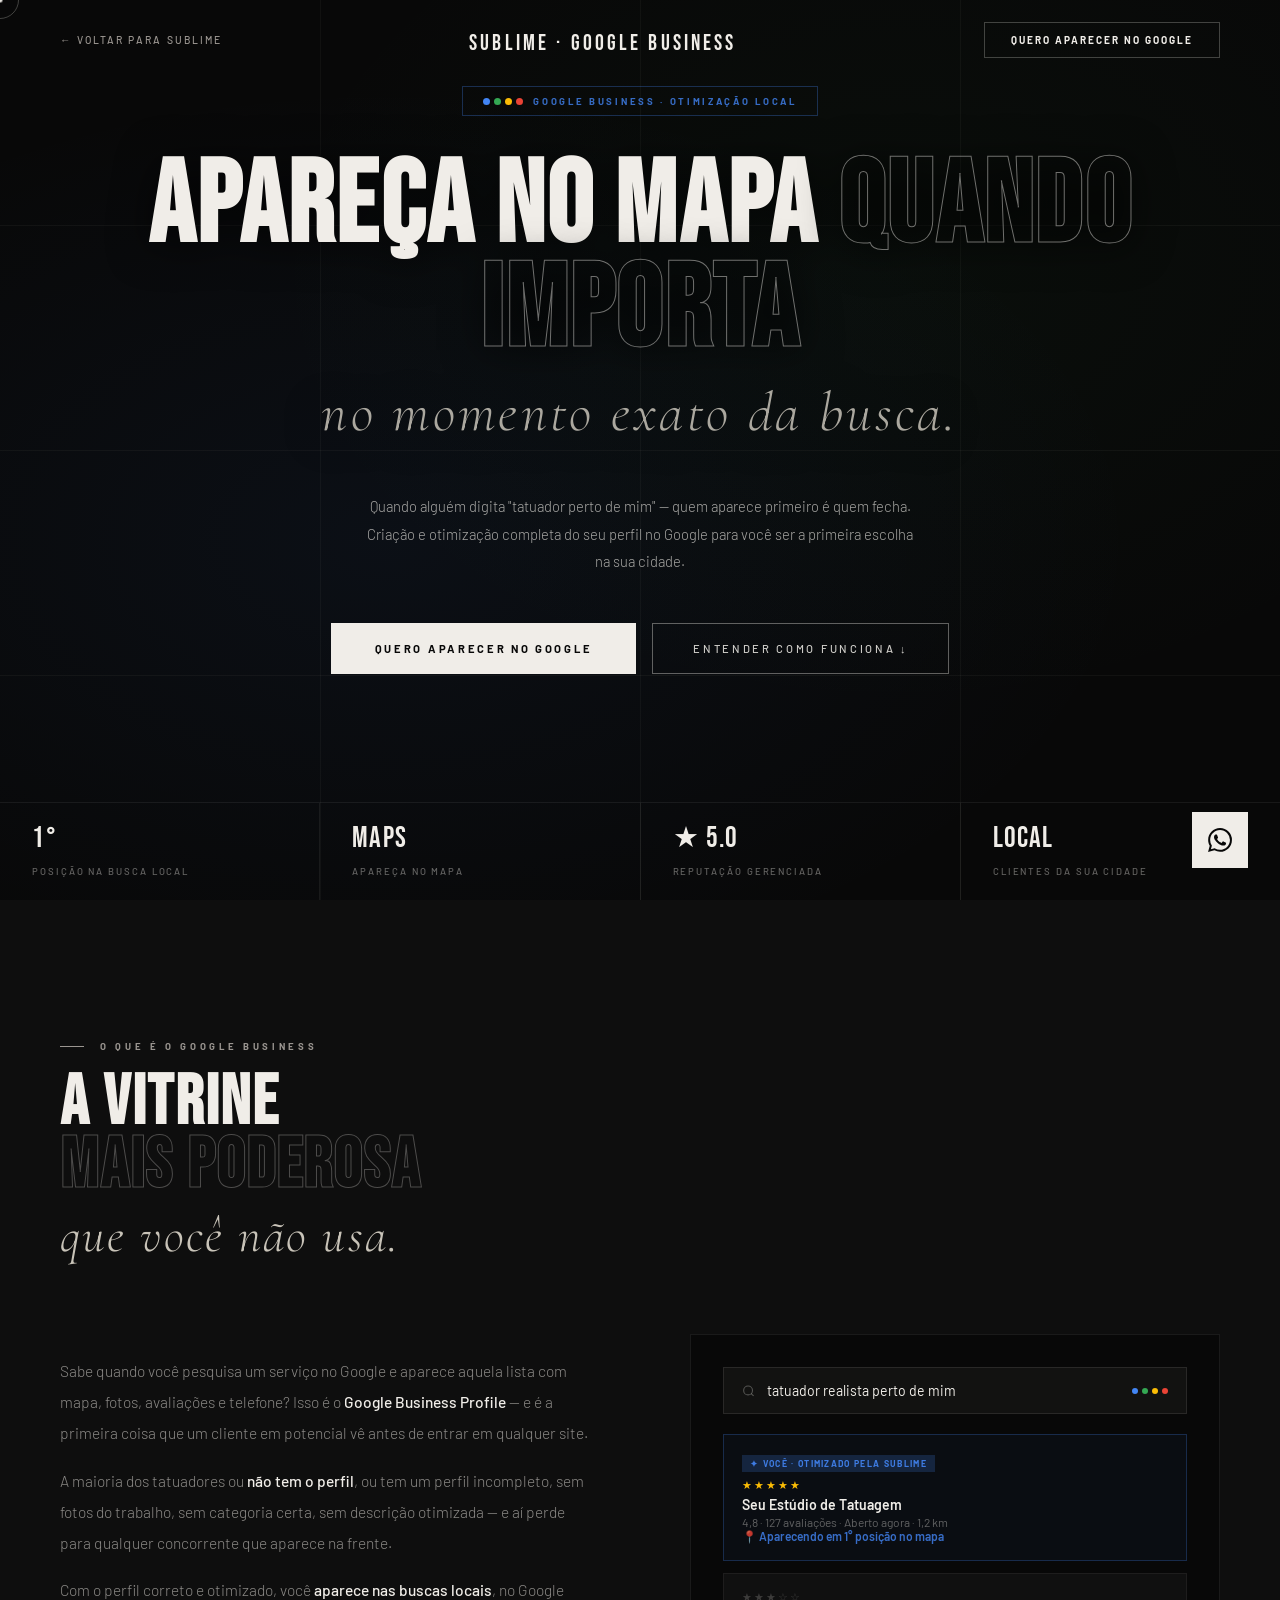
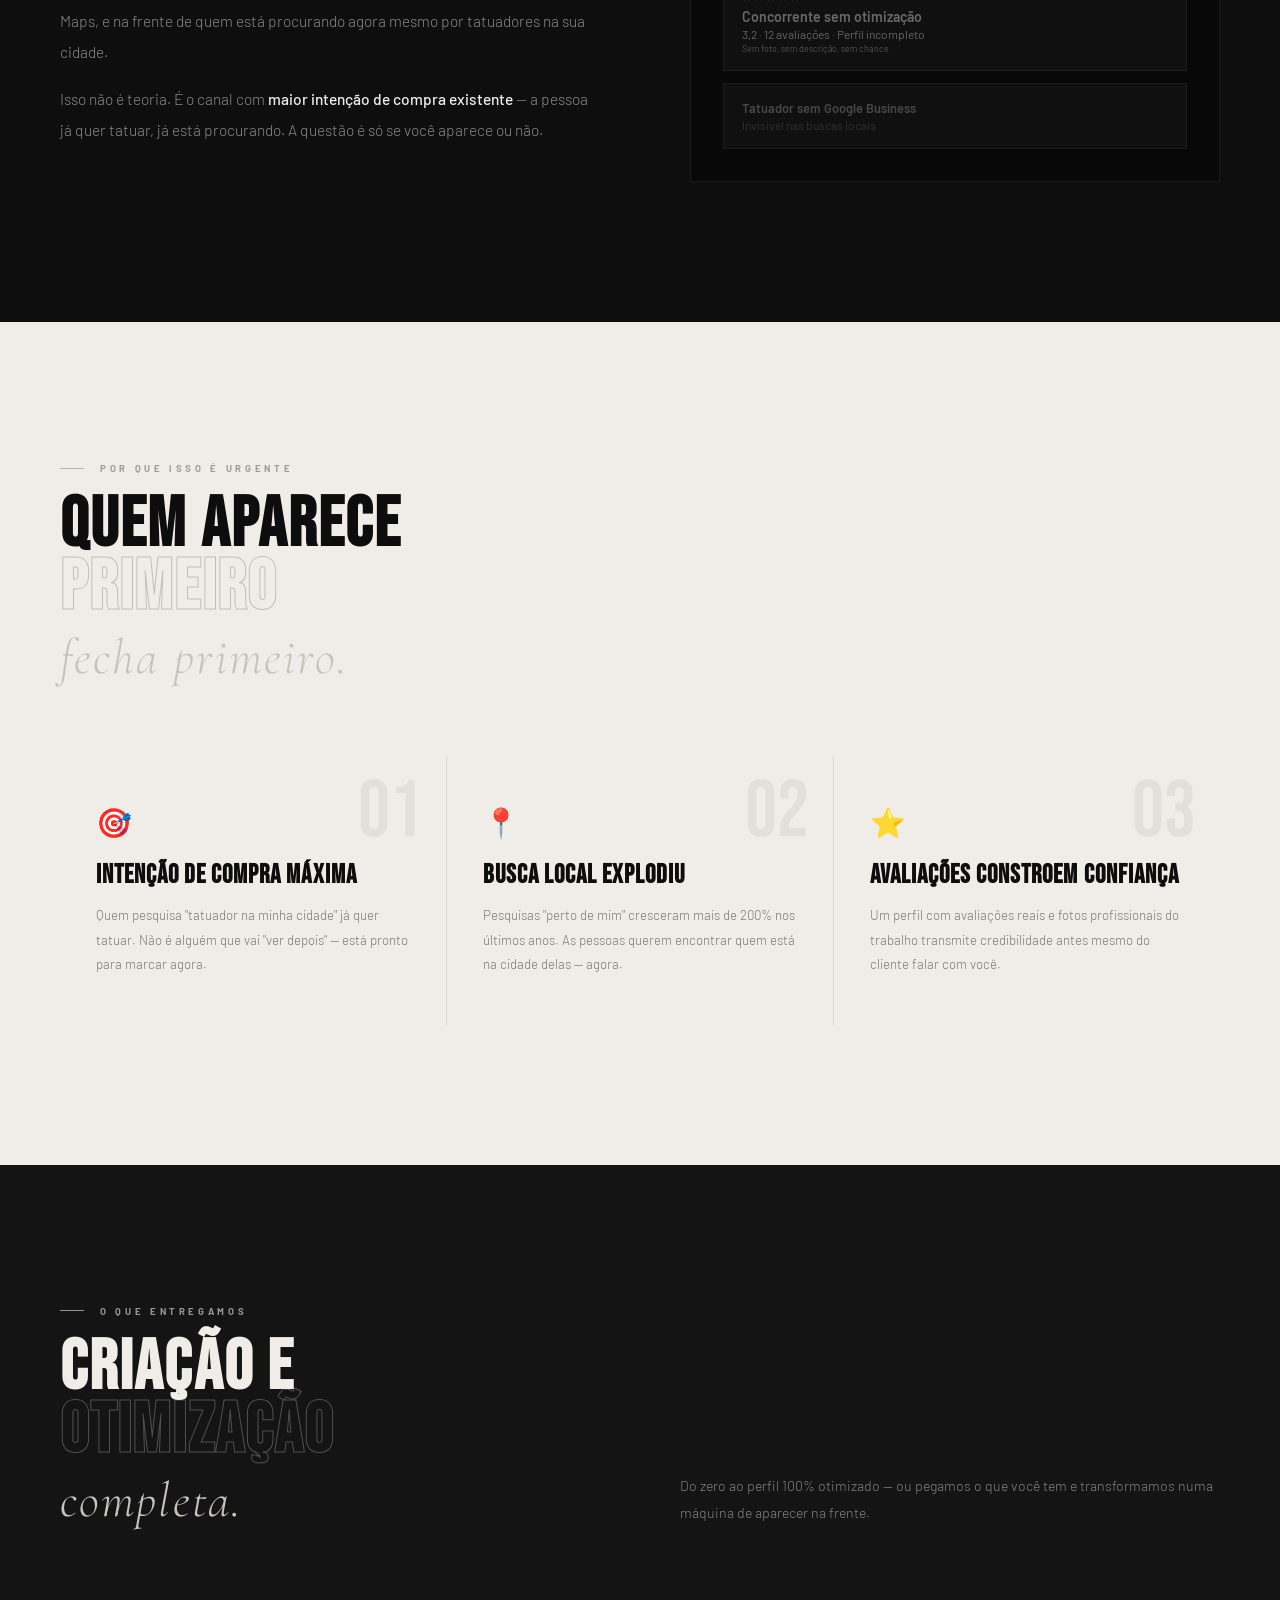
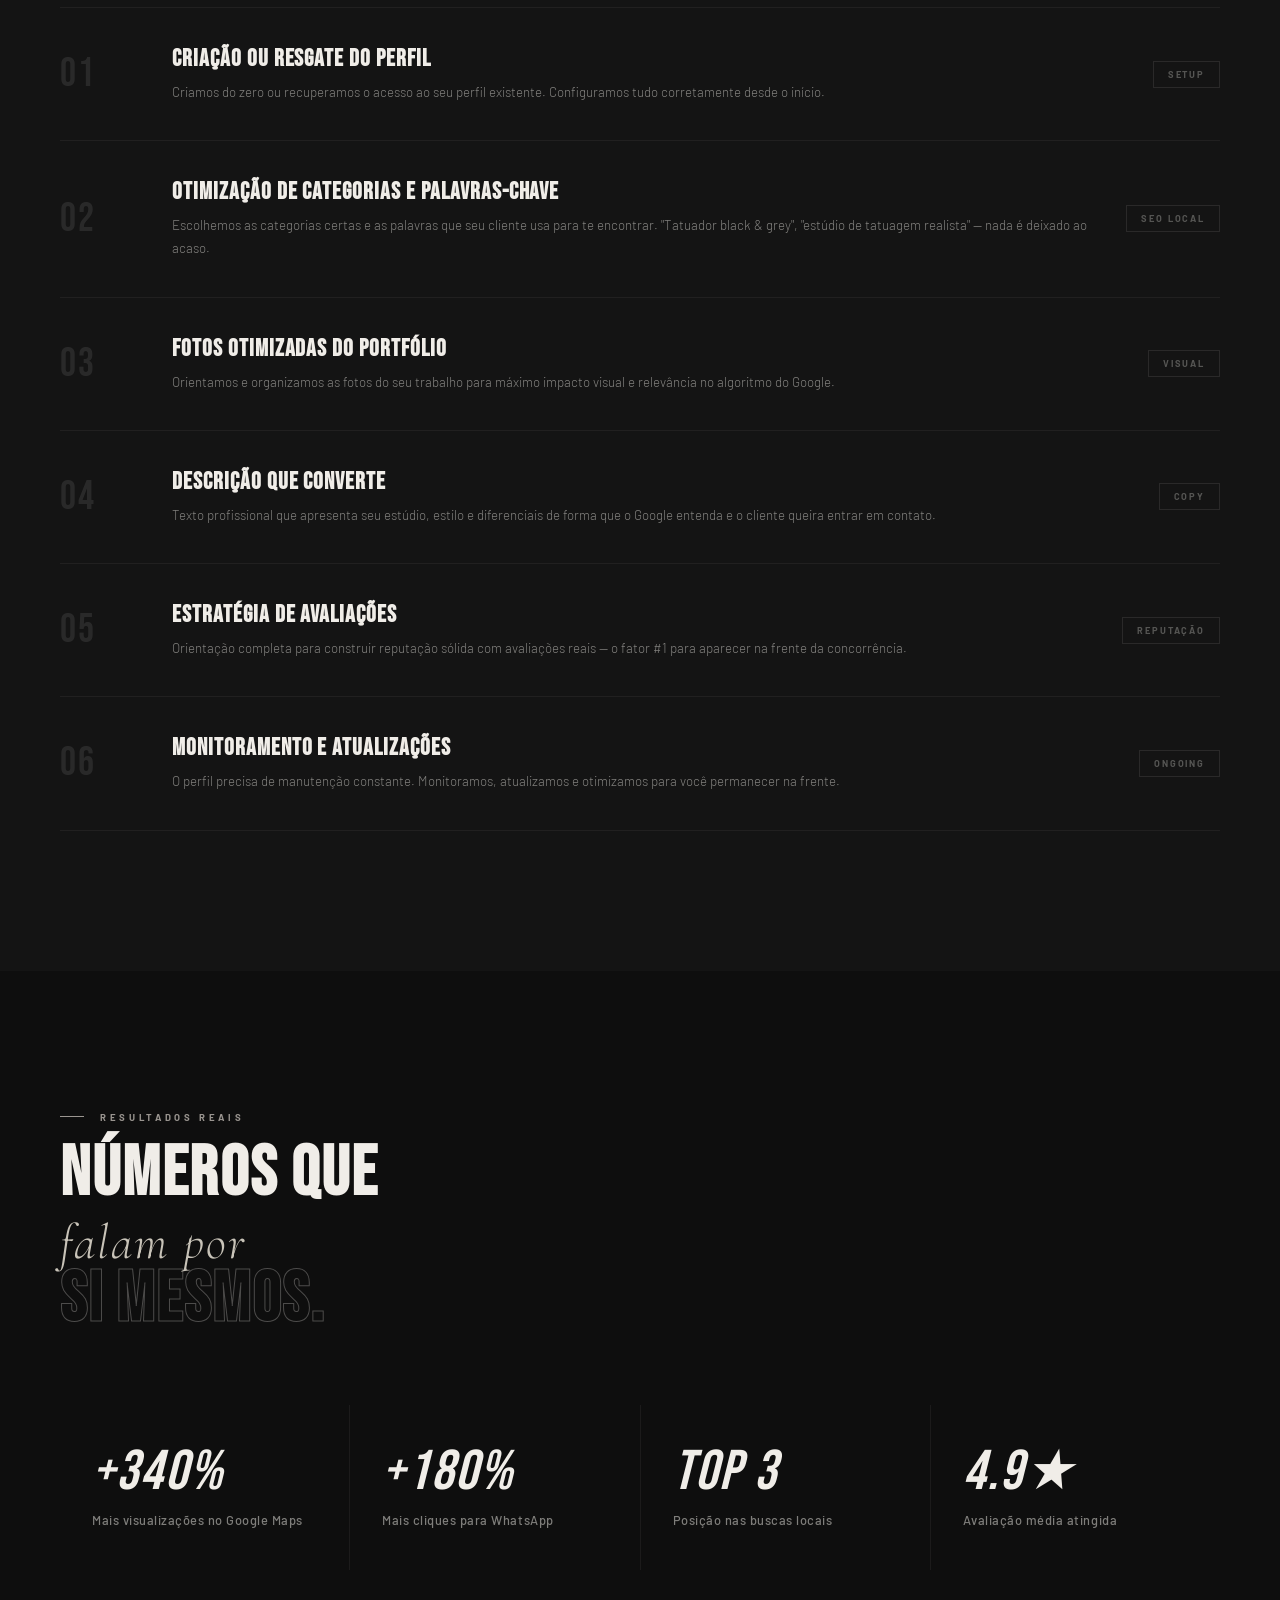
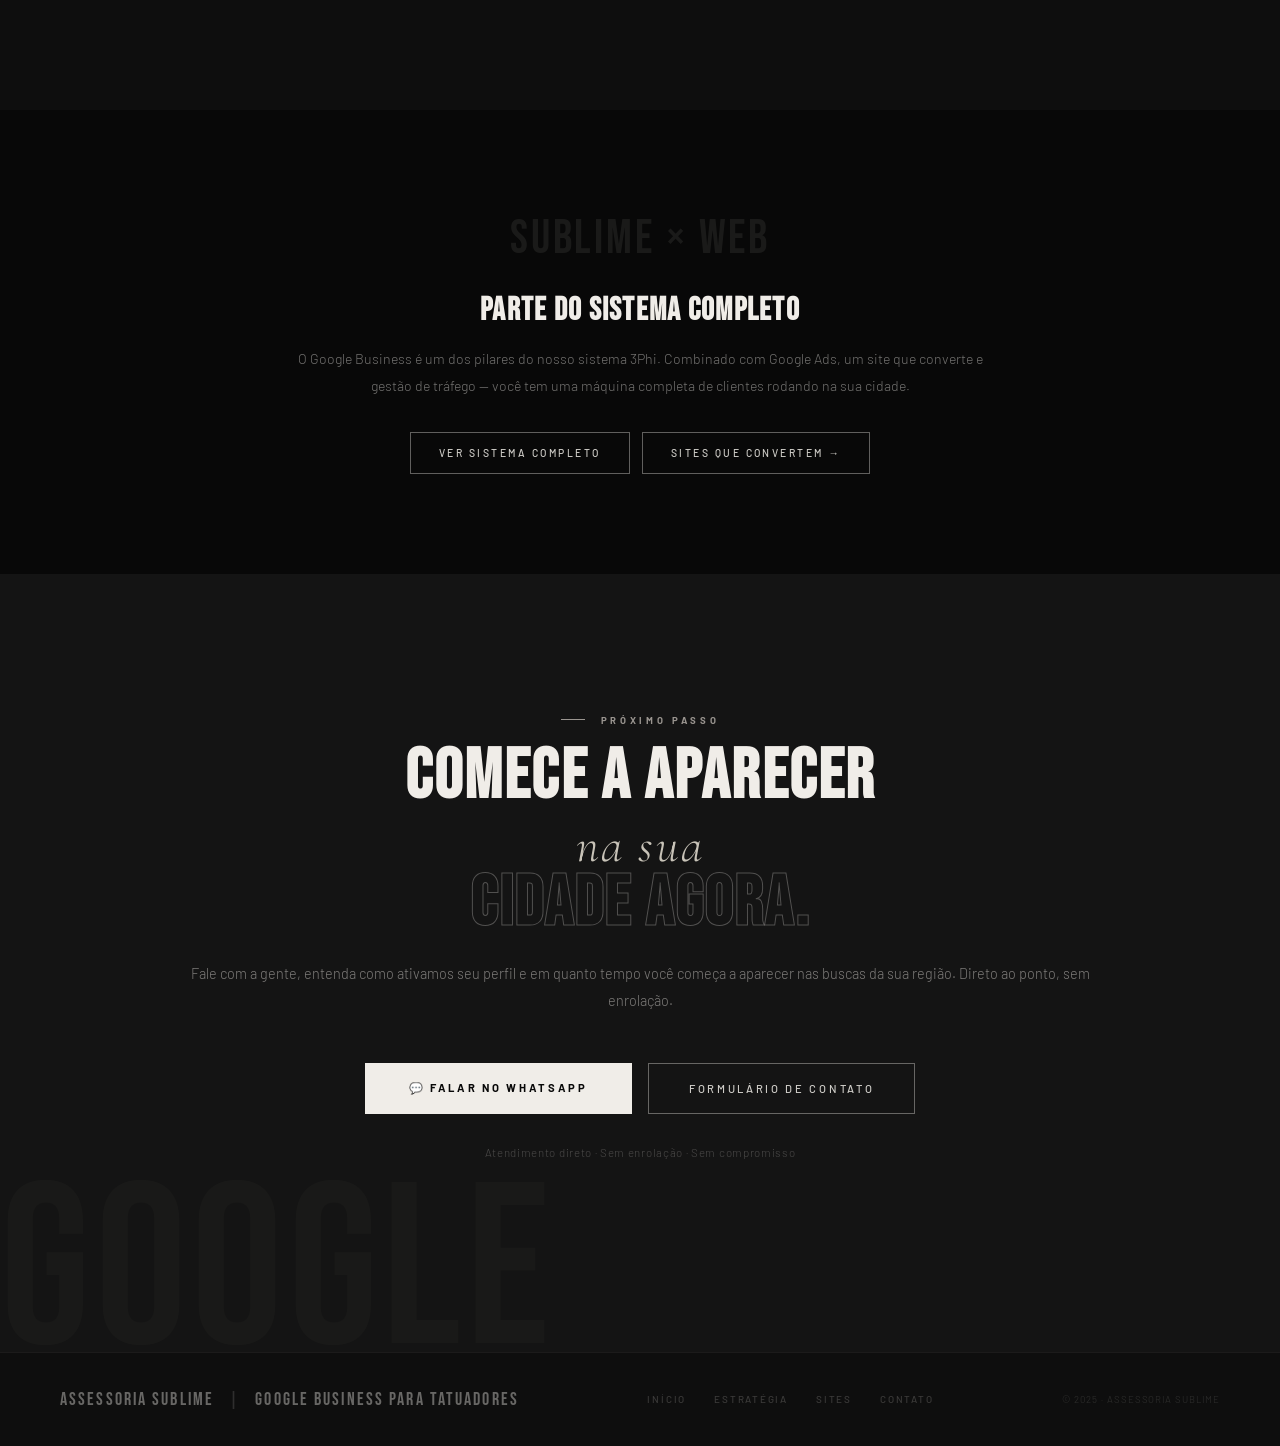
==== google-business.html @ 1b3068ef "Add files via upload" ====
<!DOCTYPE html>
<html lang="pt-BR">
<head>
<meta charset="UTF-8"/>
<meta name="viewport" content="width=device-width, initial-scale=1.0"/>
<title>Google Business para Tatuadores | Assessoria Sublime</title>
<meta name="description" content="Apareça no mapa quando alguém busca tatuador perto de mim. Criação e otimização completa do Google Business para tatuadores."/>
<link rel="preconnect" href="https://fonts.googleapis.com"/>
<link href="https://fonts.googleapis.com/css2?family=Bebas+Neue&family=Cormorant:ital,wght@0,300;0,400;0,600;1,300;1,400;1,600&family=Barlow:wght@200;300;400;500;700&display=swap" rel="stylesheet"/>
<style>
:root{
  --k:#080808;--k2:#0e0e0e;--k3:#141414;--k4:#1c1c1c;
  --w:#f0ede8;--silver:#9a9590;--bone:#c8c3b8;
  --google:#4285F4;--google2:#34A853;--google3:#FBBC05;--google4:#EA4335;
  --gold:#c9a84c;
}
*{margin:0;padding:0;box-sizing:border-box;}
html{scroll-behavior:smooth;}
body{background:var(--k);color:var(--w);font-family:'Barlow',sans-serif;overflow-x:hidden;cursor:none;}
#dot{width:5px;height:5px;background:var(--w);border-radius:50%;position:fixed;pointer-events:none;z-index:9999;transform:translate(-50%,-50%);mix-blend-mode:difference;}
#ring{width:38px;height:38px;border:1px solid rgba(240,237,232,0.25);border-radius:50%;position:fixed;pointer-events:none;z-index:9998;transform:translate(-50%,-50%);transition:width .35s,height .35s;}
body.on-link #ring{width:60px;height:60px;border-color:rgba(240,237,232,.55);}
body::before{content:'';position:fixed;inset:0;z-index:0;pointer-events:none;background-image:url("data:image/svg+xml,%3Csvg viewBox='0 0 256 256' xmlns='http://www.w3.org/2000/svg'%3E%3Cfilter id='n'%3E%3CfeTurbulence type='fractalNoise' baseFrequency='.9' numOctaves='4' stitchTiles='stitch'/%3E%3C/filter%3E%3Crect width='100%25' height='100%25' filter='url(%23n)'/%3E%3C/svg%3E");opacity:.04;}

/* NAV */
nav{position:fixed;top:0;width:100%;z-index:200;padding:0 60px;height:80px;display:flex;align-items:center;justify-content:space-between;transition:background .5s,border-color .5s;border-bottom:1px solid transparent;}
nav.scrolled{background:rgba(8,8,8,.92);backdrop-filter:blur(20px);border-color:rgba(240,237,232,.06);}
.nav-back{font-size:.65rem;font-weight:500;letter-spacing:.2em;text-transform:uppercase;color:var(--silver);text-decoration:none;display:flex;align-items:center;gap:10px;transition:color .25s;}
.nav-back:hover{color:var(--w);}
.logo-name{font-family:'Bebas Neue',sans-serif;font-size:1.4rem;letter-spacing:.14em;color:var(--w);transform: translateY(4px);}
.nav-cta{display:inline-flex;align-items:center;border:1px solid rgba(240,237,232,.25);color:var(--w);padding:11px 26px;font-size:.63rem;font-weight:700;letter-spacing:.2em;text-transform:uppercase;text-decoration:none;transition:background .3s;}
.nav-cta:hover{background:var(--w);color:var(--k);}

/* HERO */
#inicio{position:relative;min-height:100vh;display:flex;align-items:center;justify-content:center;overflow:hidden;background:var(--k);}
.hero-overlay-gb{position:absolute;inset:0;background:radial-gradient(ellipse at 30% 60%, rgba(66,133,244,.06) 0%,transparent 60%), radial-gradient(ellipse at 70% 30%, rgba(52,168,83,.04) 0%,transparent 50%);}
.hero-grid{position:absolute;inset:0;pointer-events:none;overflow:hidden;}
.hero-grid-h{position:absolute;left:0;right:0;height:1px;background:rgba(240,237,232,.04);}
.hero-grid-v{position:absolute;top:0;bottom:0;width:1px;background:rgba(240,237,232,.04);}
.hero-content{position:relative;z-index:10;text-align:center;padding:0 24px;padding-bottom:140px;opacity:0;animation:heroin 1.4s .2s cubic-bezier(.22,1,.36,1) forwards;}
@keyframes heroin{from{opacity:0;transform:translateY(40px);}to{opacity:1;transform:none;}}
.hero-badge{display:inline-flex;align-items:center;gap:10px;border:1px solid rgba(66,133,244,.3);padding:8px 20px;margin-bottom:40px;font-size:.6rem;font-weight:700;letter-spacing:.28em;text-transform:uppercase;color:rgba(66,133,244,.8);}
.google-dots{display:flex;gap:4px;}
.g-dot{width:7px;height:7px;border-radius:50%;}
h1{font-family:'Bebas Neue',sans-serif;font-size:clamp(3.5rem,9vw,10rem);letter-spacing:.02em;line-height:.9;color:var(--w);text-shadow:0 4px 40px rgba(0,0,0,.7);}
h1 .outline{-webkit-text-stroke:1px rgba(240,237,232,.45);color:transparent;}
h1 em{font-family:'Cormorant',serif;font-style:italic;font-weight:300;font-size:.48em;color:rgba(200,195,184,.85);display:block;letter-spacing:.06em;line-height:1.3;margin-top:14px;}
.hero-sub{font-size:.92rem;font-weight:300;line-height:1.85;color:rgba(240,237,232,.68);max-width:560px;margin:44px auto 48px;}
.btn-main{display:inline-flex;align-items:center;gap:10px;background:var(--w);color:var(--k);padding:18px 44px;font-size:.7rem;font-weight:700;letter-spacing:.24em;text-transform:uppercase;text-decoration:none;transition:background .3s,transform .2s;position:relative;overflow:hidden;}
.btn-main::after{content:'';position:absolute;top:-50%;left:-60%;width:20%;height:200%;background:rgba(0,0,0,.12);transform:rotate(30deg);transition:left .6s cubic-bezier(.19,1,.22,1);}
.btn-main:hover::after{left:120%;}
.btn-main:hover{background:var(--bone);transform:translateY(-2px);}
.btn-ghost{display:inline-flex;align-items:center;gap:10px;border:1px solid rgba(240,237,232,.38);color:rgba(240,237,232,.85);padding:18px 40px;font-size:.7rem;font-weight:500;letter-spacing:.24em;text-transform:uppercase;text-decoration:none;transition:border-color .3s,color .3s;}
.btn-ghost:hover{border-color:rgba(240,237,232,.7);color:var(--w);}
.hero-cta-wrap{display:flex;gap:16px;justify-content:center;flex-wrap:wrap;}
.hero-bar{position:absolute;bottom:0;left:0;right:0;z-index:10;display:flex;border-top:1px solid rgba(240,237,232,.07);opacity:0;animation:heroin 1.2s .9s ease forwards;}
.hero-bar-item{flex:1;padding:22px 32px;border-right:1px solid rgba(240,237,232,.07);transition:background .3s;}
.hero-bar-item:last-child{border-right:none;}
.hero-bar-item:hover{background:rgba(240,237,232,.03);}
.hero-bar-num{font-family:'Bebas Neue',sans-serif;font-size:1.8rem;letter-spacing:.04em;color:var(--w);display:block;line-height:1;margin-bottom:5px;}
.hero-bar-label{font-size:.6rem;font-weight:500;letter-spacing:.2em;text-transform:uppercase;color:rgba(240,237,232,.4);}

/* SECTION BASE */
.section-label{font-size:.6rem;font-weight:700;letter-spacing:.38em;text-transform:uppercase;color:var(--silver);display:flex;align-items:center;gap:16px;margin-bottom:20px;}
.section-label::before{content:'';width:24px;height:1px;background:var(--silver);}
h2{font-family:'Bebas Neue',sans-serif;font-size:clamp(2.8rem,5.5vw,6.5rem);letter-spacing:.03em;line-height:.9;color:var(--w);}
h2 .outline{-webkit-text-stroke:1px rgba(240,237,232,.28);color:transparent;}
h2 em{font-family:'Cormorant',serif;font-style:italic;font-weight:300;font-size:.7em;color:var(--bone);}

/* O QUE É */
#oqueeh{padding:140px 60px;background:var(--k2);}
.oq-inner{max-width:1300px;margin:0 auto;}
.oq-grid{display:grid;grid-template-columns:1fr 1fr;gap:100px;align-items:center;margin-top:72px;}
.oq-p{font-size:.97rem;font-weight:300;line-height:2;color:rgba(240,237,232,.55);margin-bottom:16px;}
.oq-p strong{color:var(--w);font-weight:500;}

/* SIMULADOR DE BUSCA */
.search-mock{background:var(--k);border:1px solid rgba(240,237,232,.08);padding:32px;}
.search-bar{display:flex;align-items:center;gap:12px;background:rgba(240,237,232,.04);border:1px solid rgba(240,237,232,.1);padding:14px 18px;margin-bottom:20px;}
.search-bar input{background:transparent;border:none;outline:none;font-family:'Barlow',sans-serif;font-size:.88rem;color:var(--w);width:100%;}
.search-results{display:flex;flex-direction:column;gap:12px;}
.sr-item{background:rgba(240,237,232,.03);border:1px solid rgba(240,237,232,.06);padding:16px 18px;cursor:default;transition:background .3s;}
.sr-item:hover{background:rgba(240,237,232,.06);}
.sr-item.top{border-color:rgba(66,133,244,.25);background:rgba(66,133,244,.04);}
.sr-stars{font-size:.7rem;color:var(--google3);letter-spacing:2px;margin-bottom:4px;}
.sr-name{font-size:.88rem;font-weight:600;color:var(--w);margin-bottom:2px;}
.sr-info{font-size:.75rem;color:rgba(240,237,232,.38);}
.sr-badge{display:inline-block;font-size:.55rem;font-weight:700;letter-spacing:.15em;text-transform:uppercase;padding:3px 8px;background:rgba(66,133,244,.2);color:rgba(66,133,244,.9);margin-bottom:6px;}
.sr-you{font-size:.75rem;font-weight:600;color:rgba(66,133,244,.8);}
.sr-youbadge{font-size:.55rem;color:rgba(240,237,232,.3);margin-top:2px;}

/* POR QUE */
#porque{padding:140px 60px;background:var(--w);}
#porque .section-label{color:rgba(8,8,8,.35);}
#porque .section-label::before{background:rgba(8,8,8,.25);}
#porque h2{color:#0d0d0d;}
#porque h2 .outline{-webkit-text-stroke:1px rgba(8,8,8,.2);}
.pq-inner{max-width:1300px;margin:0 auto;}
.pq-grid{display:grid;grid-template-columns:repeat(3,1fr);gap:1px;background:rgba(8,8,8,.08);margin-top:72px;}
.pqcard{background:var(--w);padding:48px 36px;position:relative;overflow:hidden;transition:background .4s;}
.pqcard:hover{background:#ede9e3;}
.pqcard-n{font-family:'Bebas Neue',sans-serif;font-size:5rem;color:rgba(8,8,8,.05);position:absolute;top:16px;right:24px;line-height:1;}
.pqcard-icon{font-size:1.8rem;margin-bottom:20px;}
.pqcard h3{font-family:'Bebas Neue',sans-serif;font-size:1.6rem;letter-spacing:.04em;color:#0d0d0d;margin-bottom:12px;}
.pqcard p{font-size:.83rem;font-weight:300;line-height:1.85;color:rgba(8,8,8,.5);}
.pqcard-bar{position:absolute;bottom:0;left:0;width:0;height:2px;background:#0d0d0d;transition:width .5s ease;}
.pqcard:hover .pqcard-bar{width:100%;}

/* O QUE FAZEMOS */
#fazemos{padding:140px 60px;background:var(--k3);}
.faz-inner{max-width:1300px;margin:0 auto;}
.faz-steps{display:flex;flex-direction:column;gap:0;margin-top:72px;}
.fstep{display:grid;grid-template-columns:80px 1fr auto;gap:32px;align-items:center;padding:36px 0;border-bottom:1px solid rgba(240,237,232,.06);position:relative;transition:padding-left .3s;}
.fstep::before{content:'';position:absolute;left:0;top:0;bottom:0;width:0;background:rgba(240,237,232,.03);transition:width .4s ease;}
.fstep:hover::before{width:100%;}
.fstep:first-child{border-top:1px solid rgba(240,237,232,.06);}
.fstep-n{font-family:'Bebas Neue',sans-serif;font-size:2.5rem;letter-spacing:.06em;color:rgba(240,237,232,.1);transition:color .3s;}
.fstep:hover .fstep-n{color:rgba(240,237,232,.28);}
.fstep h3{font-family:'Bebas Neue',sans-serif;font-size:1.5rem;letter-spacing:.04em;color:var(--w);margin-bottom:8px;}
.fstep p{font-size:.83rem;font-weight:300;color:rgba(240,237,232,.5);line-height:1.75;}
.fstep-tag{font-size:.58rem;font-weight:700;letter-spacing:.2em;text-transform:uppercase;border:1px solid rgba(240,237,232,.1);color:rgba(240,237,232,.3);padding:7px 14px;white-space:nowrap;transition:border-color .3s,color .3s;}
.fstep:hover .fstep-tag{border-color:rgba(240,237,232,.3);color:var(--w);}

/* RESULTADOS */
#resultados{padding:140px 60px;background:var(--k2);}
.res-inner{max-width:1300px;margin:0 auto;}
.res-grid{display:grid;grid-template-columns:repeat(4,1fr);gap:1px;background:rgba(240,237,232,.06);margin-top:72px;}
.rcard{background:var(--k2);padding:40px 32px;transition:background .3s;cursor:default;}
.rcard:hover{background:var(--k3);}
.rcard em{font-family:'Bebas Neue',sans-serif;font-size:3.5rem;letter-spacing:.04em;color:var(--w);display:block;line-height:1;margin-bottom:10px;}
.rcard h4{font-size:.8rem;font-weight:500;color:rgba(240,237,232,.5);line-height:1.55;letter-spacing:.04em;}

/* PARCERIA */
#parceria{padding:100px 60px;background:var(--k);text-align:center;}
.par-inner{max-width:700px;margin:0 auto;}
.par-logo{font-family:'Bebas Neue',sans-serif;font-size:3rem;letter-spacing:.06em;color:rgba(240,237,232,.08);margin-bottom:24px;}
.par-inner h3{font-family:'Bebas Neue',sans-serif;font-size:2rem;letter-spacing:.04em;color:var(--w);margin-bottom:16px;}
.par-inner p{font-size:.88rem;font-weight:300;line-height:1.9;color:rgba(240,237,232,.45);margin-bottom:32px;}

/* CTA */
#contato{padding:140px 60px;background:var(--k3);position:relative;overflow:hidden;}
.cta-bg{position:absolute;bottom:-60px;left:0;right:0;font-family:'Bebas Neue',sans-serif;font-size:clamp(8rem,18vw,20rem);letter-spacing:.02em;color:rgba(240,237,232,.025);white-space:nowrap;pointer-events:none;}
.cta-inner{max-width:900px;margin:0 auto;text-align:center;position:relative;z-index:1;}
.cta-inner h2{margin-bottom:24px;}
.cta-inner p{font-size:.9rem;font-weight:300;line-height:1.9;color:rgba(240,237,232,.48);margin-bottom:48px;}
.cta-btns{display:flex;gap:16px;justify-content:center;flex-wrap:wrap;}

/* FOOTER */
footer{background:var(--k2);border-top:1px solid rgba(240,237,232,.06);padding:36px 60px;display:flex;align-items:center;justify-content:space-between;flex-wrap:wrap;gap:16px;}
.fl{font-family:'Bebas Neue',sans-serif;font-size:1.1rem;letter-spacing:.12em;color:rgba(240,237,232,.4);}
.flinks{display:flex;gap:28px;flex-wrap:wrap;}
.flinks a{font-size:.62rem;font-weight:500;letter-spacing:.18em;text-transform:uppercase;color:rgba(240,237,232,.2);text-decoration:none;transition:color .2s;}
.flinks a:hover{color:rgba(240,237,232,.6);}
.fright{font-size:.6rem;color:rgba(240,237,232,.12);letter-spacing:.1em;text-transform:uppercase;}

/* WA */
.wa-float{position:fixed;bottom:32px;right:32px;z-index:300;display:flex;align-items:center;gap:0;}
.wa-label{background:var(--k2);border:1px solid rgba(240,237,232,.1);padding:11px 18px;font-size:.62rem;font-weight:700;letter-spacing:.18em;text-transform:uppercase;color:rgba(240,237,232,.5);white-space:nowrap;opacity:0;transform:translateX(8px);transition:opacity .3s,transform .3s;pointer-events:none;}
.wa-float:hover .wa-label{opacity:1;transform:translateX(0);}
.wa-btn{width:56px;height:56px;background:var(--w);display:flex;align-items:center;justify-content:center;text-decoration:none;transition:background .3s,transform .2s;flex-shrink:0;}
.wa-btn:hover{background:var(--bone);transform:scale(1.05);}
.wa-btn svg{width:24px;height:24px;fill:var(--k);}

/* REVEAL */
.rev{opacity:0;transform:translateY(22px);transition:opacity .8s ease,transform .8s ease;}
.rev.vis{opacity:1;transform:none;}
.rev-l{opacity:0;transform:translateX(-22px);transition:opacity .8s ease,transform .8s ease;}
.rev-l.vis{opacity:1;transform:none;}
.rev-r{opacity:0;transform:translateX(22px);transition:opacity .8s ease,transform .8s ease;}
.rev-r.vis{opacity:1;transform:none;}
.d1{transition-delay:.07s!important;}
.d2{transition-delay:.14s!important;}
.d3{transition-delay:.21s!important;}
.d4{transition-delay:.28s!important;}

@media(max-width:1000px){
  .oq-grid{grid-template-columns:1fr;gap:48px;}
  .pq-grid{grid-template-columns:1fr;}
  .res-grid{grid-template-columns:1fr 1fr;}
  .fstep{grid-template-columns:60px 1fr;gap:20px;}
  .fstep-tag{display:none;}
  nav{padding:0 24px;}
  #oqueeh,#porque,#fazemos,#resultados,#parceria,#contato{padding:80px 24px;}
  footer{padding:28px 24px;flex-direction:column;text-align:center;}
  .flinks{justify-content:center;}
  h2{font-size:clamp(2.5rem,8vw,5rem);}
}
@media(max-width:600px){.hero-bar{display:none;}.res-grid{grid-template-columns:1fr;}}
</style>
</head>
<body>

<div id="dot"></div>
<div id="ring"></div>

<nav id="nav">
  <a href="index.html" class="nav-back">← Voltar para Sublime</a>
  <div class="logo-name">Sublime · Google Business</div>
  <a href="#contato" class="nav-cta">Quero Aparecer no Google</a>
</nav>

<!-- HERO -->
<section id="inicio">
  <div class="hero-overlay-gb"></div>
  <div class="hero-grid">
    <div class="hero-grid-h" style="top:25%"></div>
    <div class="hero-grid-h" style="top:50%"></div>
    <div class="hero-grid-h" style="top:75%"></div>
    <div class="hero-grid-v" style="left:25%"></div>
    <div class="hero-grid-v" style="left:50%"></div>
    <div class="hero-grid-v" style="left:75%"></div>
  </div>
  <div class="hero-content">
    <div class="hero-badge">
      <div class="google-dots">
        <div class="g-dot" style="background:#4285F4"></div>
        <div class="g-dot" style="background:#34A853"></div>
        <div class="g-dot" style="background:#FBBC05"></div>
        <div class="g-dot" style="background:#EA4335"></div>
      </div>
      Google Business · Otimização Local
    </div>
    <h1>
      APAREÇA NO MAPA
      <span class="outline">QUANDO IMPORTA</span>
      <em>no momento exato da busca.</em>
    </h1>
    <p class="hero-sub">
      Quando alguém digita "tatuador perto de mim" — quem aparece primeiro é quem fecha. Criação e otimização completa do seu perfil no Google para você ser a primeira escolha na sua cidade.
    </p>
    <div class="hero-cta-wrap">
      <a href="#contato" class="btn-main">Quero Aparecer no Google</a>
      <a href="#oqueeh" class="btn-ghost">Entender como funciona ↓</a>
    </div>
  </div>
  <div class="hero-bar">
    <div class="hero-bar-item">
      <span class="hero-bar-num">1°</span>
      <span class="hero-bar-label">Posição na busca local</span>
    </div>
    <div class="hero-bar-item">
      <span class="hero-bar-num">Maps</span>
      <span class="hero-bar-label">Apareça no mapa</span>
    </div>
    <div class="hero-bar-item">
      <span class="hero-bar-num">★ 5.0</span>
      <span class="hero-bar-label">Reputação gerenciada</span>
    </div>
    <div class="hero-bar-item">
      <span class="hero-bar-num">Local</span>
      <span class="hero-bar-label">Clientes da sua cidade</span>
    </div>
  </div>
</section>

<!-- O QUE É -->
<section id="oqueeh">
  <div class="oq-inner">
    <div class="rev">
      <div class="section-label">O que é o Google Business</div>
      <h2>A VITRINE<br><span class="outline">MAIS PODEROSA</span><br><em>que você não usa.</em></h2>
    </div>
    <div class="oq-grid">
      <div class="oq-left">
        <p class="oq-p rev d1">Sabe quando você pesquisa um serviço no Google e aparece aquela lista com mapa, fotos, avaliações e telefone? Isso é o <strong>Google Business Profile</strong> — e é a primeira coisa que um cliente em potencial vê antes de entrar em qualquer site.</p>
        <p class="oq-p rev d2">A maioria dos tatuadores ou <strong>não tem o perfil</strong>, ou tem um perfil incompleto, sem fotos do trabalho, sem categoria certa, sem descrição otimizada — e aí perde para qualquer concorrente que aparece na frente.</p>
        <p class="oq-p rev d3">Com o perfil correto e otimizado, você <strong>aparece nas buscas locais</strong>, no Google Maps, e na frente de quem está procurando agora mesmo por tatuadores na sua cidade.</p>
        <p class="oq-p rev d4">Isso não é teoria. É o canal com <strong>maior intenção de compra existente</strong> — a pessoa já quer tatuar, já está procurando. A questão é só se você aparece ou não.</p>
      </div>
      <div class="rev-r">
        <div class="search-mock">
          <div class="search-bar">
            <svg width="16" height="16" viewBox="0 0 24 24" fill="none" stroke="rgba(240,237,232,.3)" stroke-width="2"><circle cx="11" cy="11" r="8"/><path d="m21 21-4.35-4.35"/></svg>
            <input value="tatuador realista perto de mim" readonly/>
            <div class="google-dots"><div class="g-dot" style="background:#4285F4;width:6px;height:6px;"></div><div class="g-dot" style="background:#34A853;width:6px;height:6px;"></div><div class="g-dot" style="background:#FBBC05;width:6px;height:6px;"></div><div class="g-dot" style="background:#EA4335;width:6px;height:6px;"></div></div>
          </div>
          <div class="search-results">
            <div class="sr-item top">
              <div class="sr-badge">✦ Você · Otimizado pela Sublime</div>
              <div class="sr-stars">★★★★★</div>
              <div class="sr-name">Seu Estúdio de Tatuagem</div>
              <div class="sr-info">4,8 · 127 avaliações · Aberto agora · 1,2 km</div>
              <div class="sr-you">📍 Aparecendo em 1° posição no mapa</div>
            </div>
            <div class="sr-item">
              <div class="sr-stars" style="color:rgba(240,237,232,.2)">★★★☆☆</div>
              <div class="sr-name" style="color:rgba(240,237,232,.4)">Concorrente sem otimização</div>
              <div class="sr-info">3,2 · 12 avaliações · Perfil incompleto</div>
              <div class="sr-youbadge">Sem foto, sem descrição, sem chance</div>
            </div>
            <div class="sr-item">
              <div class="sr-name" style="color:rgba(240,237,232,.25);font-size:.8rem;">Tatuador sem Google Business</div>
              <div class="sr-info" style="color:rgba(240,237,232,.15);">Invisível nas buscas locais</div>
            </div>
          </div>
        </div>
      </div>
    </div>
  </div>
</section>

<!-- POR QUE -->
<section id="porque">
  <div class="pq-inner">
    <div class="rev">
      <div class="section-label">Por que isso é urgente</div>
      <h2>QUEM APARECE<br><span class="outline">PRIMEIRO</span><br><em>fecha primeiro.</em></h2>
    </div>
    <div class="pq-grid">
      <div class="pqcard rev d1">
        <span class="pqcard-n">01</span>
        <div class="pqcard-icon">🎯</div>
        <h3>Intenção de compra máxima</h3>
        <p>Quem pesquisa "tatuador na minha cidade" já quer tatuar. Não é alguém que vai "ver depois" — está pronto para marcar agora.</p>
        <div class="pqcard-bar"></div>
      </div>
      <div class="pqcard rev d2">
        <span class="pqcard-n">02</span>
        <div class="pqcard-icon">📍</div>
        <h3>Busca local explodiu</h3>
        <p>Pesquisas "perto de mim" cresceram mais de 200% nos últimos anos. As pessoas querem encontrar quem está na cidade delas — agora.</p>
        <div class="pqcard-bar"></div>
      </div>
      <div class="pqcard rev d3">
        <span class="pqcard-n">03</span>
        <div class="pqcard-icon">⭐</div>
        <h3>Avaliações constroem confiança</h3>
        <p>Um perfil com avaliações reais e fotos profissionais do trabalho transmite credibilidade antes mesmo do cliente falar com você.</p>
        <div class="pqcard-bar"></div>
      </div>
    </div>
  </div>
</section>

<!-- O QUE FAZEMOS -->
<section id="fazemos">
  <div class="faz-inner">
    <div class="met-header rev" style="display:grid;grid-template-columns:1fr 1fr;gap:80px;margin-bottom:80px;">
      <div>
        <div class="section-label">O que entregamos</div>
        <h2>CRIAÇÃO E<br><span class="outline">OTIMIZAÇÃO</span><br><em>completa.</em></h2>
      </div>
      <p style="font-size:.88rem;font-weight:300;line-height:1.9;color:rgba(240,237,232,.5);align-self:end;">Do zero ao perfil 100% otimizado — ou pegamos o que você tem e transformamos numa máquina de aparecer na frente.</p>
    </div>
    <div class="faz-steps">
      <div class="fstep rev d1">
        <span class="fstep-n">01</span>
        <div><h3>Criação ou Resgate do Perfil</h3><p>Criamos do zero ou recuperamos o acesso ao seu perfil existente. Configuramos tudo corretamente desde o início.</p></div>
        <span class="fstep-tag">Setup</span>
      </div>
      <div class="fstep rev d2">
        <span class="fstep-n">02</span>
        <div><h3>Otimização de Categorias e Palavras-chave</h3><p>Escolhemos as categorias certas e as palavras que seu cliente usa para te encontrar. "Tatuador black & grey", "estúdio de tatuagem realista" — nada é deixado ao acaso.</p></div>
        <span class="fstep-tag">SEO Local</span>
      </div>
      <div class="fstep rev d3">
        <span class="fstep-n">03</span>
        <div><h3>Fotos Otimizadas do Portfólio</h3><p>Orientamos e organizamos as fotos do seu trabalho para máximo impacto visual e relevância no algoritmo do Google.</p></div>
        <span class="fstep-tag">Visual</span>
      </div>
      <div class="fstep rev d4">
        <span class="fstep-n">04</span>
        <div><h3>Descrição que Converte</h3><p>Texto profissional que apresenta seu estúdio, estilo e diferenciais de forma que o Google entenda e o cliente queira entrar em contato.</p></div>
        <span class="fstep-tag">Copy</span>
      </div>
      <div class="fstep rev">
        <span class="fstep-n">05</span>
        <div><h3>Estratégia de Avaliações</h3><p>Orientação completa para construir reputação sólida com avaliações reais — o fator #1 para aparecer na frente da concorrência.</p></div>
        <span class="fstep-tag">Reputação</span>
      </div>
      <div class="fstep rev">
        <span class="fstep-n">06</span>
        <div><h3>Monitoramento e Atualizações</h3><p>O perfil precisa de manutenção constante. Monitoramos, atualizamos e otimizamos para você permanecer na frente.</p></div>
        <span class="fstep-tag">Ongoing</span>
      </div>
    </div>
  </div>
</section>

<!-- RESULTADOS -->
<section id="resultados">
  <div class="res-inner">
    <div class="rev">
      <div class="section-label">Resultados reais</div>
      <h2>NÚMEROS QUE<br><em>falam por</em><br><span class="outline">si mesmos.</span></h2>
    </div>
    <div class="res-grid">
      <div class="rcard rev d1"><em>+340%</em><h4>Mais visualizações no Google Maps</h4></div>
      <div class="rcard rev d2"><em>+180%</em><h4>Mais cliques para WhatsApp</h4></div>
      <div class="rcard rev d3"><em>Top 3</em><h4>Posição nas buscas locais</h4></div>
      <div class="rcard rev d4"><em>4.9★</em><h4>Avaliação média atingida</h4></div>
    </div>
  </div>
</section>

<!-- PARCERIA -->
<section id="parceria">
  <div class="par-inner rev">
    <div class="par-logo">SUBLIME × WEB</div>
    <h3>Parte do Sistema Completo</h3>
    <p>O Google Business é um dos pilares do nosso sistema 3Phi. Combinado com Google Ads, um site que converte e gestão de tráfego — você tem uma máquina completa de clientes rodando na sua cidade.</p>
    <div style="display:flex;gap:12px;justify-content:center;flex-wrap:wrap;">
      <a href="index.html#metodo" class="btn-ghost" style="font-size:.65rem;padding:14px 28px;">Ver Sistema Completo</a>
      <a href="sites.html" class="btn-ghost" style="font-size:.65rem;padding:14px 28px;">Sites que Convertem →</a>
    </div>
  </div>
</section>

<!-- CTA -->
<section id="contato">
  <div class="cta-bg">GOOGLE</div>
  <div class="cta-inner">
    <div class="rev">
      <div class="section-label" style="justify-content:center;">Próximo passo</div>
      <h2>COMECE A APARECER<br><em>na sua</em><br><span class="outline">CIDADE AGORA.</span></h2>
    </div>
    <p class="rev d1">Fale com a gente, entenda como ativamos seu perfil e em quanto tempo você começa a aparecer nas buscas da sua região. Direto ao ponto, sem enrolação.</p>
    <div class="cta-btns">
      <a href="https://wa.me/55SEUNUMERO?text=Olá,%20quero%20saber%20mais%20sobre%20Google%20Business%20para%20tatuadores." target="_blank" class="btn-main rev d2">💬 Falar no WhatsApp</a>
      <a href="index.html#contato" class="btn-ghost rev d3">Formulário de Contato</a>
    </div>
    <p class="rev d4" style="margin-top:28px;font-size:.72rem;color:rgba(240,237,232,.25);letter-spacing:.06em;">Atendimento direto · Sem enrolação · Sem compromisso</p>
  </div>
</section>

<footer>
  <div class="fl">ASSESSORIA SUBLIME <span style="color:rgba(240,237,232,.15);margin:0 10px;">|</span> Google Business para Tatuadores</div>
  <div class="flinks">
    <a href="index.html">Início</a>
    <a href="index.html#metodo">Estratégia</a>
    <a href="sites.html">Sites</a>
    <a href="index.html#contato">Contato</a>
  </div>
  <div class="fright">© 2025 · Assessoria Sublime</div>
</footer>

<div class="wa-float">
  <div class="wa-label">Aparecer no Google</div>
  <a href="https://wa.me/55SEUNUMERO?text=Olá,%20quero%20saber%20mais%20sobre%20Google%20Business." target="_blank" class="wa-btn">
    <svg viewBox="0 0 24 24"><path d="M17.472 14.382c-.297-.149-1.758-.867-2.03-.967-.273-.099-.471-.148-.67.15-.197.297-.767.966-.94 1.164-.173.199-.347.223-.644.075-.297-.15-1.255-.463-2.39-1.475-.883-.788-1.48-1.761-1.653-2.059-.173-.297-.018-.458.13-.606.134-.133.298-.347.446-.52.149-.174.198-.298.298-.497.099-.198.05-.371-.025-.52-.075-.149-.669-1.612-.916-2.207-.242-.579-.487-.5-.669-.51-.173-.008-.371-.01-.57-.01-.198 0-.52.074-.792.372-.272.297-1.04 1.016-1.04 2.479 0 1.462 1.065 2.875 1.213 3.074.149.198 2.096 3.2 5.077 4.487.709.306 1.262.489 1.694.625.712.227 1.36.195 1.871.118.571-.085 1.758-.719 2.006-1.413.248-.694.248-1.289.173-1.413-.074-.124-.272-.198-.57-.347m-5.421 7.403h-.004a9.87 9.87 0 01-5.031-1.378l-.361-.214-3.741.982.998-3.648-.235-.374a9.86 9.86 0 01-1.51-5.26c.001-5.45 4.436-9.884 9.888-9.884 2.64 0 5.122 1.03 6.988 2.898a9.825 9.825 0 012.893 6.994c-.003 5.45-4.437 9.884-9.885 9.884m8.413-18.297A11.815 11.815 0 0012.05 0C5.495 0 .16 5.335.157 11.892c0 2.096.547 4.142 1.588 5.945L.057 24l6.305-1.654a11.882 11.882 0 005.683 1.448h.005c6.554 0 11.89-5.335 11.893-11.893a11.821 11.821 0 00-3.48-8.413z"/></svg>
  </a>
</div>

<script>
const dot=document.getElementById('dot'),ring=document.getElementById('ring');
let mx=0,my=0,rx=0,ry=0;
document.addEventListener('mousemove',e=>{mx=e.clientX;my=e.clientY;dot.style.left=mx+'px';dot.style.top=my+'px';});
(function loop(){rx+=(mx-rx)*.1;ry+=(my-ry)*.1;ring.style.left=rx+'px';ring.style.top=ry+'px';requestAnimationFrame(loop);})();
document.querySelectorAll('a,button,.pqcard,.fstep,.rcard,.sr-item').forEach(el=>{
  el.addEventListener('mouseenter',()=>document.body.classList.add('on-link'));
  el.addEventListener('mouseleave',()=>document.body.classList.remove('on-link'));
});
const nav=document.getElementById('nav');
window.addEventListener('scroll',()=>nav.classList.toggle('scrolled',scrollY>50));
const obs=new IntersectionObserver(entries=>{
  entries.forEach((e,i)=>{if(e.isIntersecting){setTimeout(()=>e.target.classList.add('vis'),i*55);obs.unobserve(e.target);}});
},{threshold:.08});
document.querySelectorAll('.rev,.rev-l,.rev-r').forEach(el=>obs.observe(el));
</script>
</body>
</html>
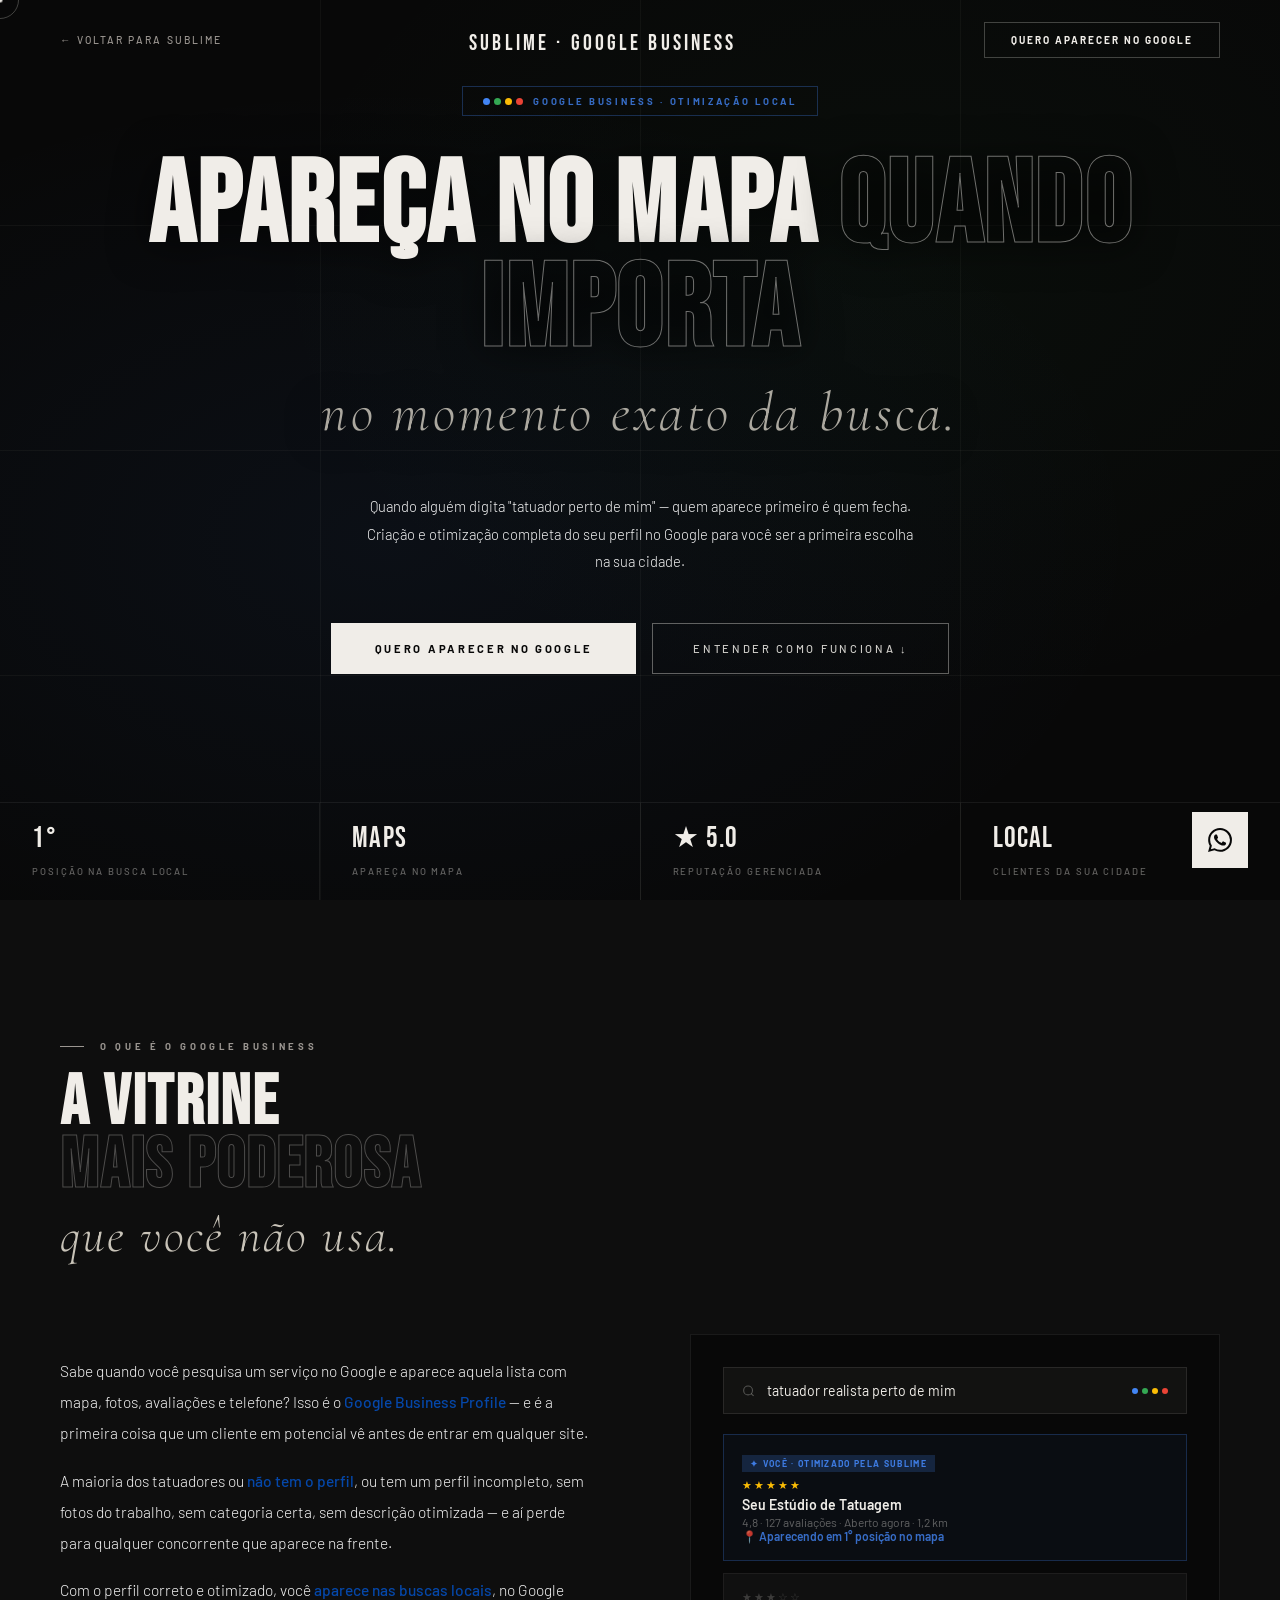
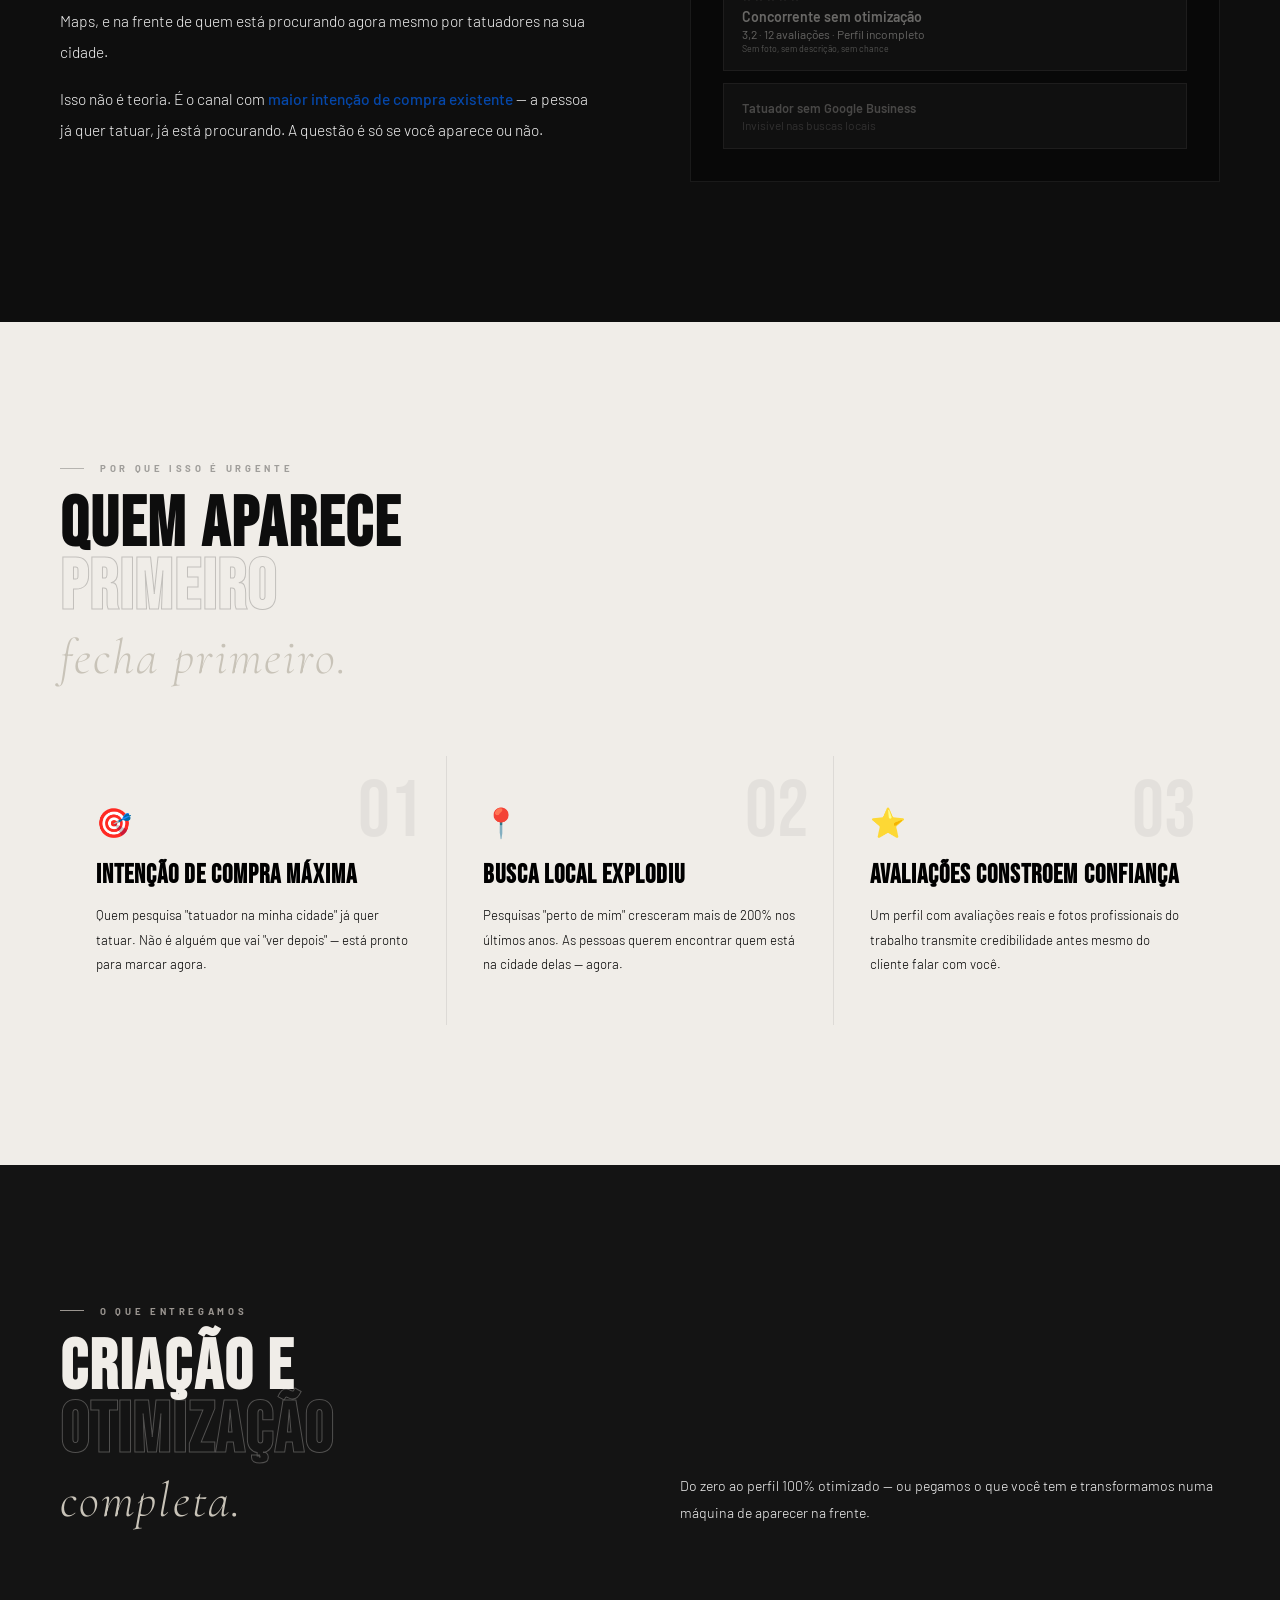
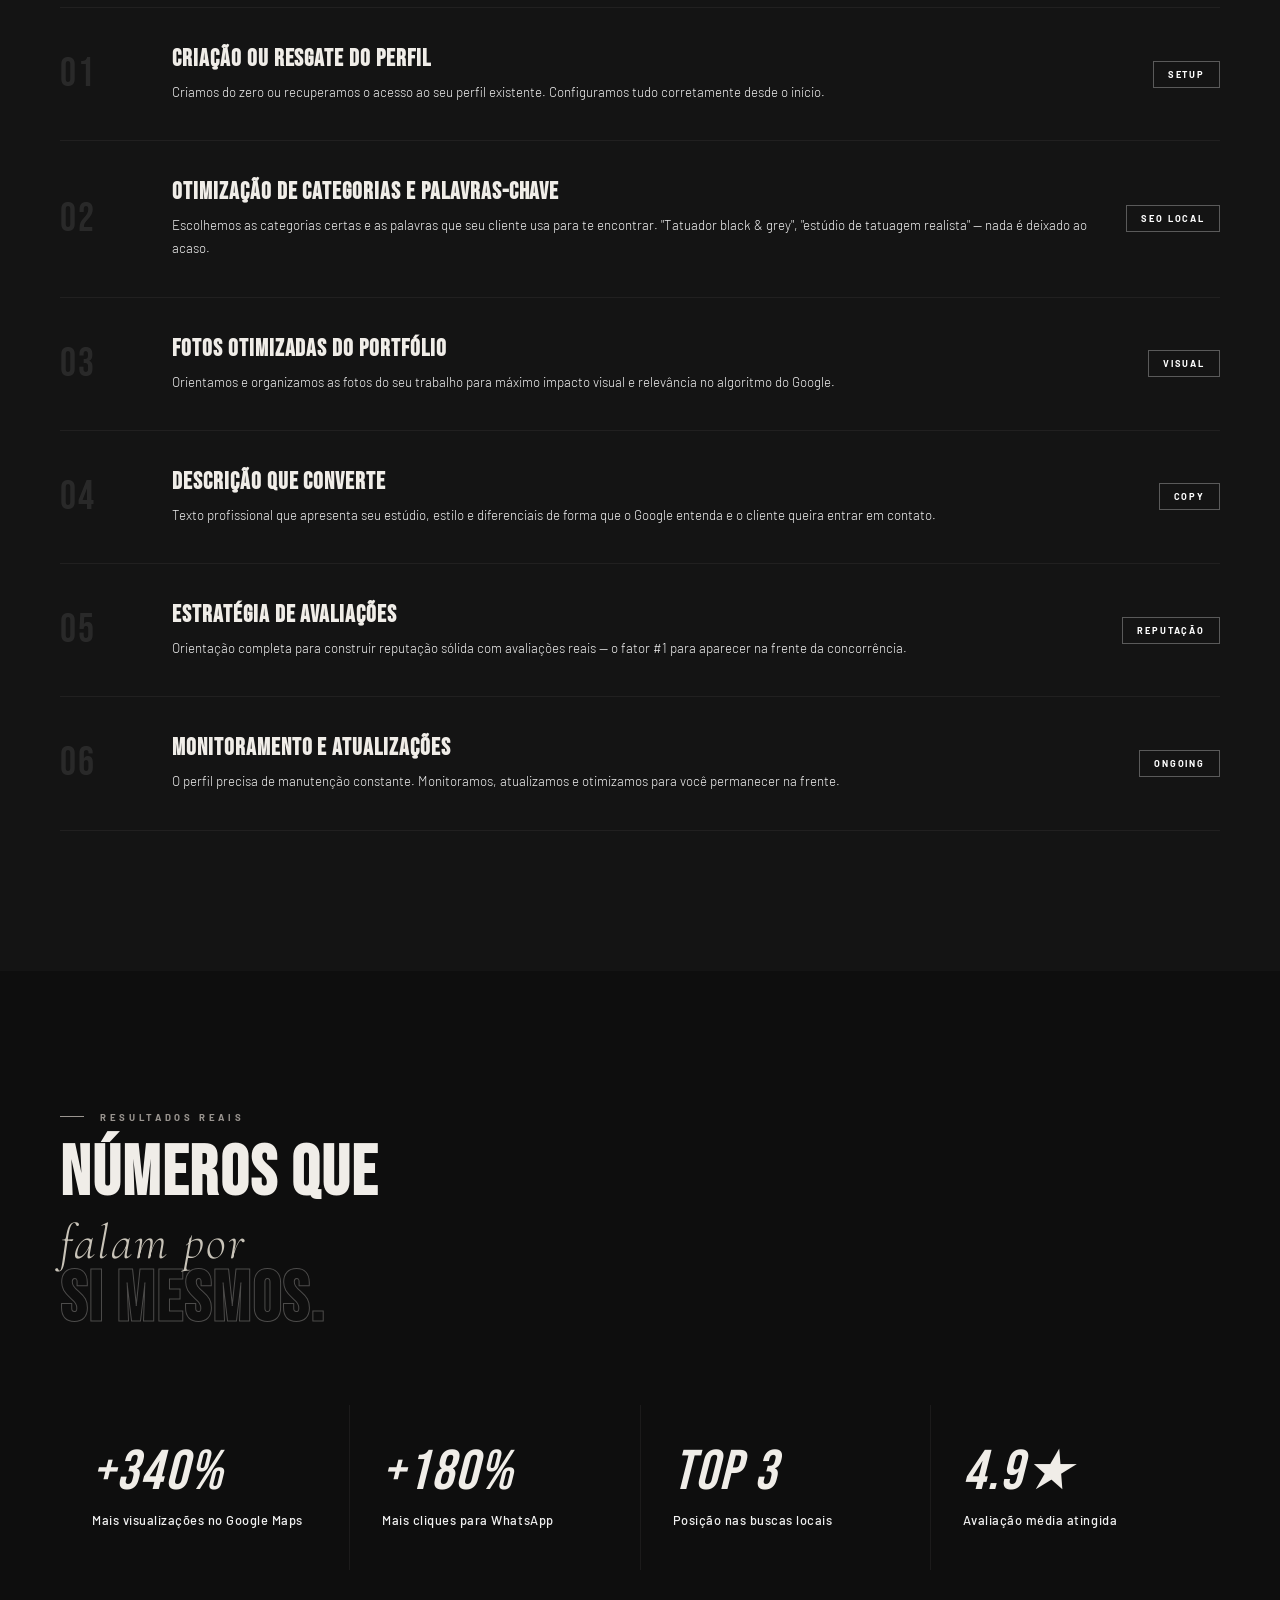
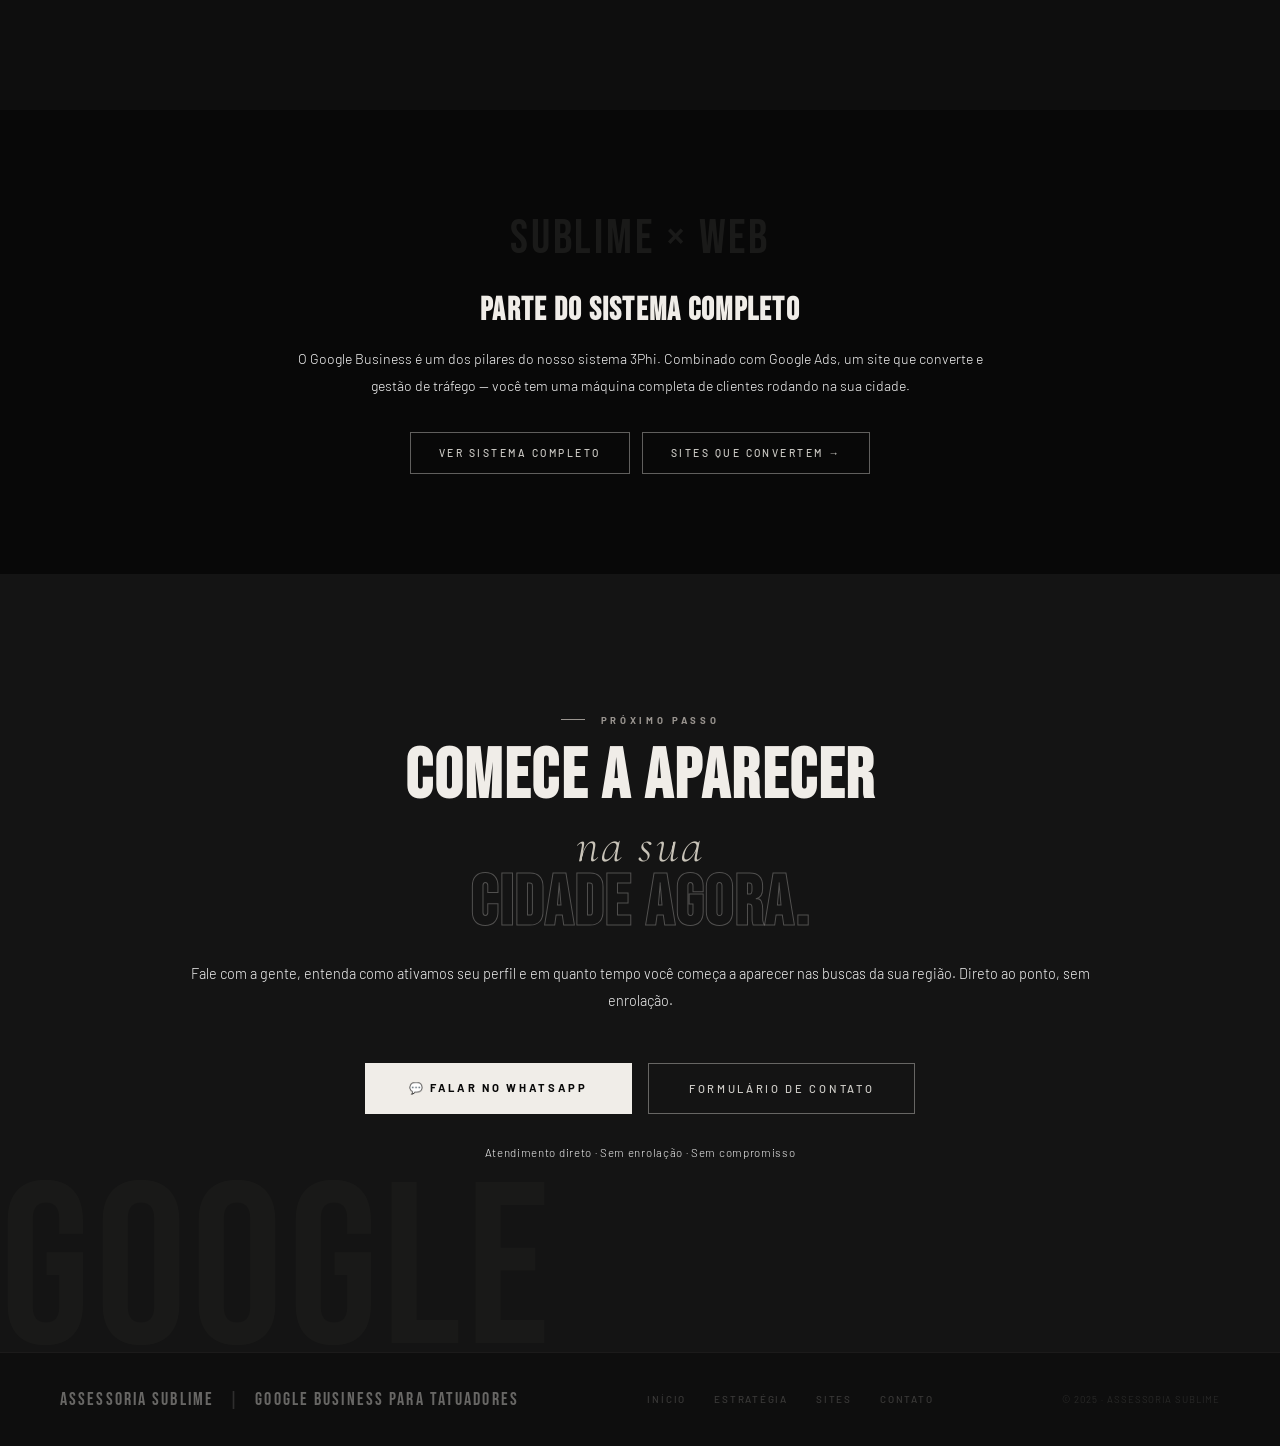
==== commit 3d255c4e: "Update google-business.html" ====
--- a/google-business.html
+++ b/google-business.html
@@ -186,6 +186,32 @@
   h2{font-size:clamp(2.5rem,8vw,5rem);}
 }
 @media(max-width:600px){.hero-bar{display:none;}.res-grid{grid-template-columns:1fr;}}
+/* --- MELHORIAS DE LEGIBILIDADE SUBLIME --- */
+
+/* 1. Negritos em Azul */
+strong { color: #0547A9 !important; }
+
+/* 2. Textos em seções pretas (Branco nítido) */
+#inicio .hero-sub, 
+#oqueeh .oq-p, 
+#fazemos p, 
+#resultados h4, 
+#parceria p, 
+#contato p {
+    color: rgba(255, 255, 255, 0.95) !important;
+}
+
+/* 3. Textos em seções brancas (Preto total) */
+#porque p, #porque h3 {
+    color: #000000 !important;
+}
+
+/* 4. Destaque para as tags de etapas */
+.fstep-tag {
+    color: #ffffff !important;
+    border-color: rgba(255, 255, 255, 0.3) !important;
+}
+/* ----------------------------------------- */
 </style>
 </head>
 <body>
@@ -458,4 +484,4 @@
 document.querySelectorAll('.rev,.rev-l,.rev-r').forEach(el=>obs.observe(el));
 </script>
 </body>
-</html>+</html>
